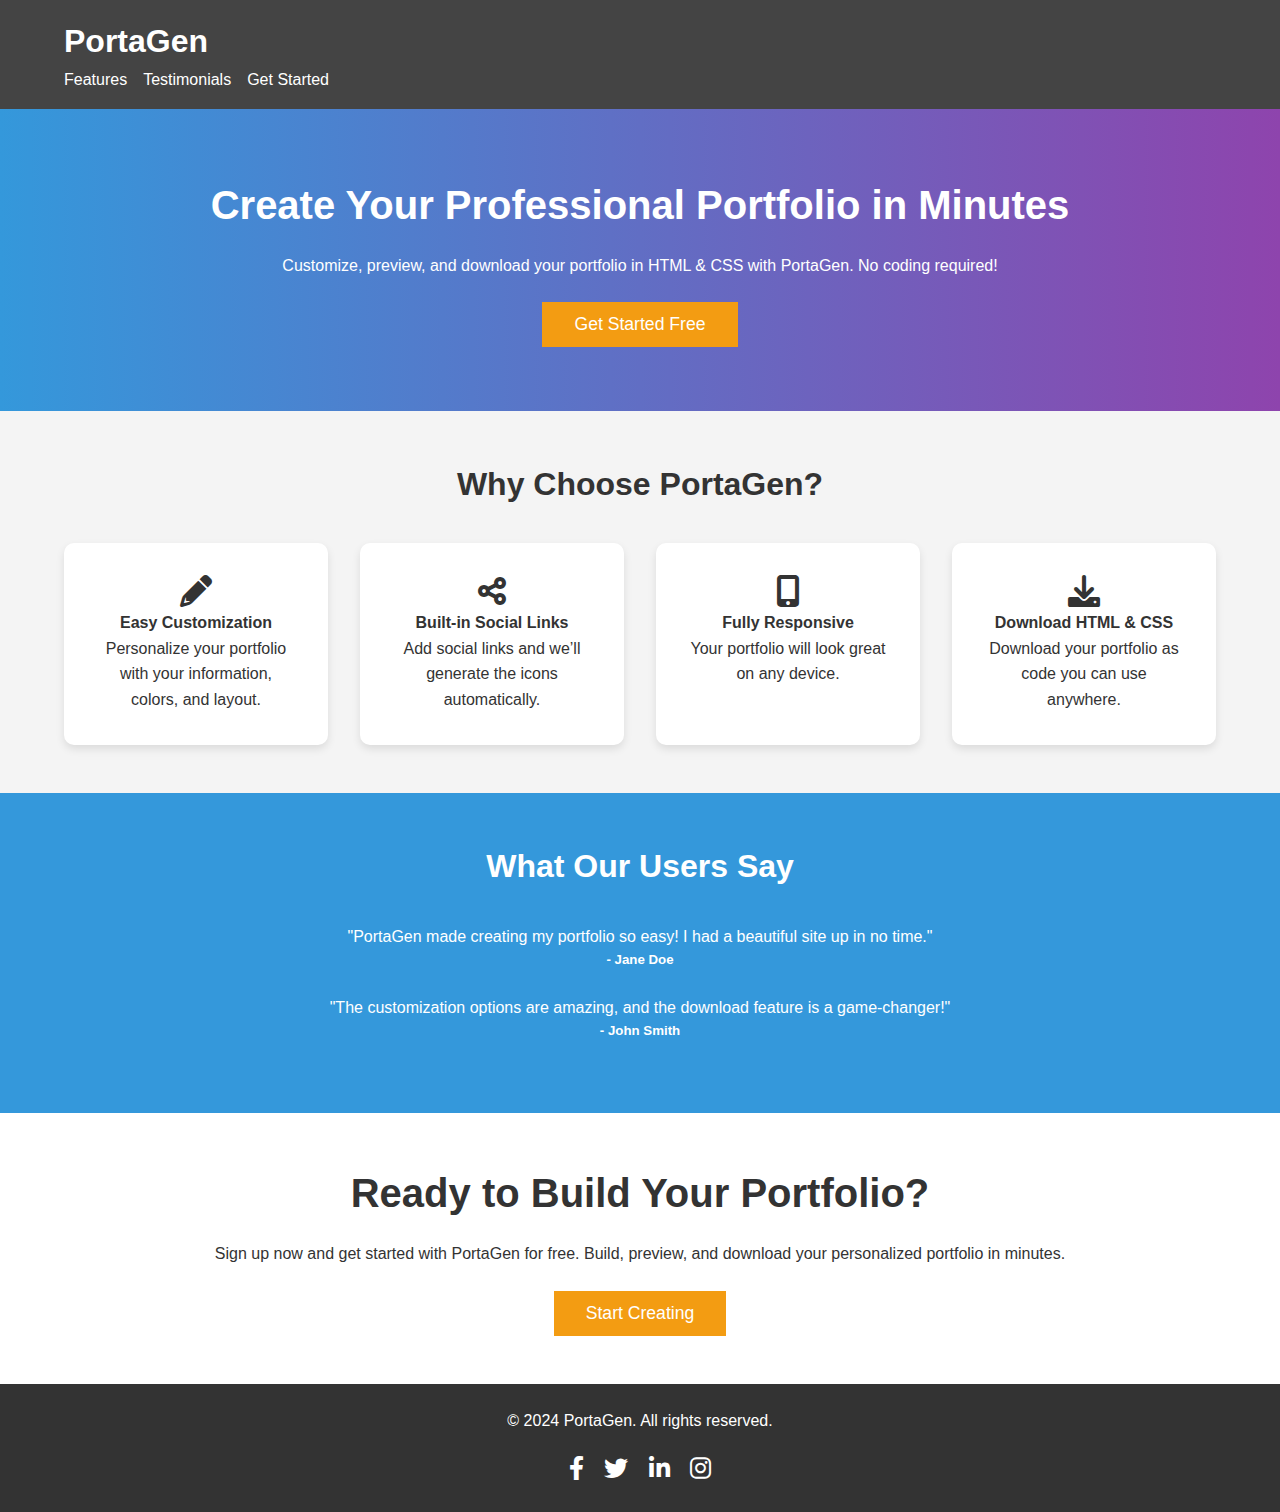
==== index.html @ c2e9e7a0 "new changes" ====
<!DOCTYPE html>
<html lang="en">
<head>
  <meta charset="UTF-8">
  <meta name="viewport" content="width=device-width, initial-scale=1.0">
  <title>PortaGen - Create Your Custom Portfolio</title>
  <link rel="stylesheet" href="src/styles/main.css">
  <!-- Font Awesome for Icons -->
  <link rel="stylesheet" href="https://cdnjs.cloudflare.com/ajax/libs/font-awesome/6.0.0-beta3/css/all.min.css">
</head>
<body>
  <!-- Header -->
  <header>
    <div class="container">
      <h1 class="logo">PortaGen</h1>
      <nav>
        <ul>
          <li><a href="#features">Features</a></li>
          <li><a href="#testimonials">Testimonials</a></li>
          <li><a href="#cta">Get Started</a></li>
        </ul>
      </nav>
    </div>
  </header>

  <!-- Hero Section -->
  <section class="hero">
    <div class="container">
      <h2>Create Your Professional Portfolio in Minutes</h2>
      <p>Customize, preview, and download your portfolio in HTML & CSS with PortaGen. No coding required!</p>
      <button class="cta-button" onclick="scrollToSection('cta')">Get Started Free</button>
    </div>
  </section>

  <!-- Features Section -->
  <section id="features" class="features">
    <div class="container">
      <h3>Why Choose PortaGen?</h3>
      <div class="feature-cards">
        <div class="card">
          <i class="fas fa-pencil-alt fa-2x"></i>
          <h4>Easy Customization</h4>
          <p>Personalize your portfolio with your information, colors, and layout.</p>
        </div>
        <div class="card">
          <i class="fas fa-share-alt fa-2x"></i>
          <h4>Built-in Social Links</h4>
          <p>Add social links and we’ll generate the icons automatically.</p>
        </div>
        <div class="card">
          <i class="fas fa-mobile-alt fa-2x"></i>
          <h4>Fully Responsive</h4>
          <p>Your portfolio will look great on any device.</p>
        </div>
        <div class="card">
          <i class="fas fa-download fa-2x"></i>
          <h4>Download HTML & CSS</h4>
          <p>Download your portfolio as code you can use anywhere.</p>
        </div>
      </div>
    </div>
  </section>

  <!-- Testimonials Section -->
  <section id="testimonials" class="testimonials">
    <div class="container">
      <h3>What Our Users Say</h3>
      <div class="testimonial">
        <p>"PortaGen made creating my portfolio so easy! I had a beautiful site up in no time."</p>
        <h5>- Jane Doe</h5>
      </div>
      <div class="testimonial">
        <p>"The customization options are amazing, and the download feature is a game-changer!"</p>
        <h5>- John Smith</h5>
      </div>
    </div>
  </section>

  <!-- Call to Action Section -->
  <section id="cta" class="cta">
    <div class="container">
      <h2>Ready to Build Your Portfolio?</h2>
      <p>Sign up now and get started with PortaGen for free. Build, preview, and download your personalized portfolio in minutes.</p>
      <button class="cta-button" onclick="getStarted()">Start Creating</button>
    </div>
  </section>

  <!-- Footer -->
  <footer>
    <div class="container">
      <div class="footer-content">
        <p>&copy; 2024 PortaGen. All rights reserved.</p>
        <div class="social-icons">
          <a href="#"><i class="fab fa-facebook-f"></i></a>
          <a href="#"><i class="fab fa-twitter"></i></a>
          <a href="#"><i class="fab fa-linkedin-in"></i></a>
          <a href="#"><i class="fab fa-instagram"></i></a>
        </div>
      </div>
    </div>
  </footer>

  <script src="src/js/main.js"></script>
</body>
</html>
---- src/styles/main.css ----
/* style.css */
* {
    margin: 0;
    padding: 0;
    box-sizing: border-box;
    font-family: Arial, sans-serif;
  }
  
  body {
    line-height: 1.6;
    color: #333;
  }
  
  .container {
    width: 90%;
    max-width: 1200px;
    margin: auto;
  }
  
  header {
    background: #444;
    padding: 1rem 0;
    color: #fff;
  }
  
  header .logo {
    font-size: 2rem;
    font-weight: bold;
  }
  
  header nav ul {
    display: flex;
    gap: 1rem;
    list-style: none;
  }
  
  header nav a {
    color: #fff;
    text-decoration: none;
  }
  
  .hero {
    background: linear-gradient(to right, #3498db, #8e44ad);
    color: #fff;
    padding: 4rem 0;
    text-align: center;
  }
  
  .hero h2 {
    font-size: 2.5rem;
  }
  
  .hero p {
    margin-top: 1rem;
  }
  
  .cta-button {
    background: #f39c12;
    color: #fff;
    padding: 0.75rem 2rem;
    border: none;
    font-size: 1.1rem;
    margin-top: 1.5rem;
    cursor: pointer;
  }
  
  .cta-button:hover {
    background: #e67e22;
  }
  
  .features {
    background: #f4f4f4;
    padding: 3rem 0;
    text-align: center;
  }
  
  .features h3 {
    font-size: 2rem;
    margin-bottom: 2rem;
  }
  
  .feature-cards {
    display: grid;
    grid-template-columns: repeat(auto-fit, minmax(200px, 1fr));
    gap: 2rem;
  }
  
  .card {
    background: #fff;
    padding: 2rem;
    border-radius: 10px;
    box-shadow: 0 4px 8px rgba(0, 0, 0, 0.1);
  }
  
  .card img {
    width: 50px;
    margin-bottom: 1rem;
  }
  
  .testimonials {
    padding: 3rem 0;
    background: #3498db;
    color: #fff;
    text-align: center;
  }
  
  .testimonials h3 {
    font-size: 2rem;
    margin-bottom: 2rem;
  }
  
  .testimonial {
    margin: 1.5rem 0;
  }
  
  .cta {
    padding: 3rem 0;
    text-align: center;
  }
  
  .cta h2 {
    font-size: 2.5rem;
  }
  
  .cta p {
    margin-top: 1rem;
  }
  /* Footer */
footer {
    background: #333;
    color: #fff;
    padding: 1.5rem 0;
    text-align: center;
  }
  
  .footer-content {
    display: flex;
    flex-direction: column;
    align-items: center;
    gap: 1rem;
  }
  
  .footer-content p {
    margin: 0;
  }
  
  .social-icons a {
    color: #fff;
    margin: 0 0.5rem;
    text-decoration: none;
    font-size: 1.5rem;
  }
  
  .social-icons a:hover {
    color: #f39c12;
  }
  
  /* Other sections remain the same */
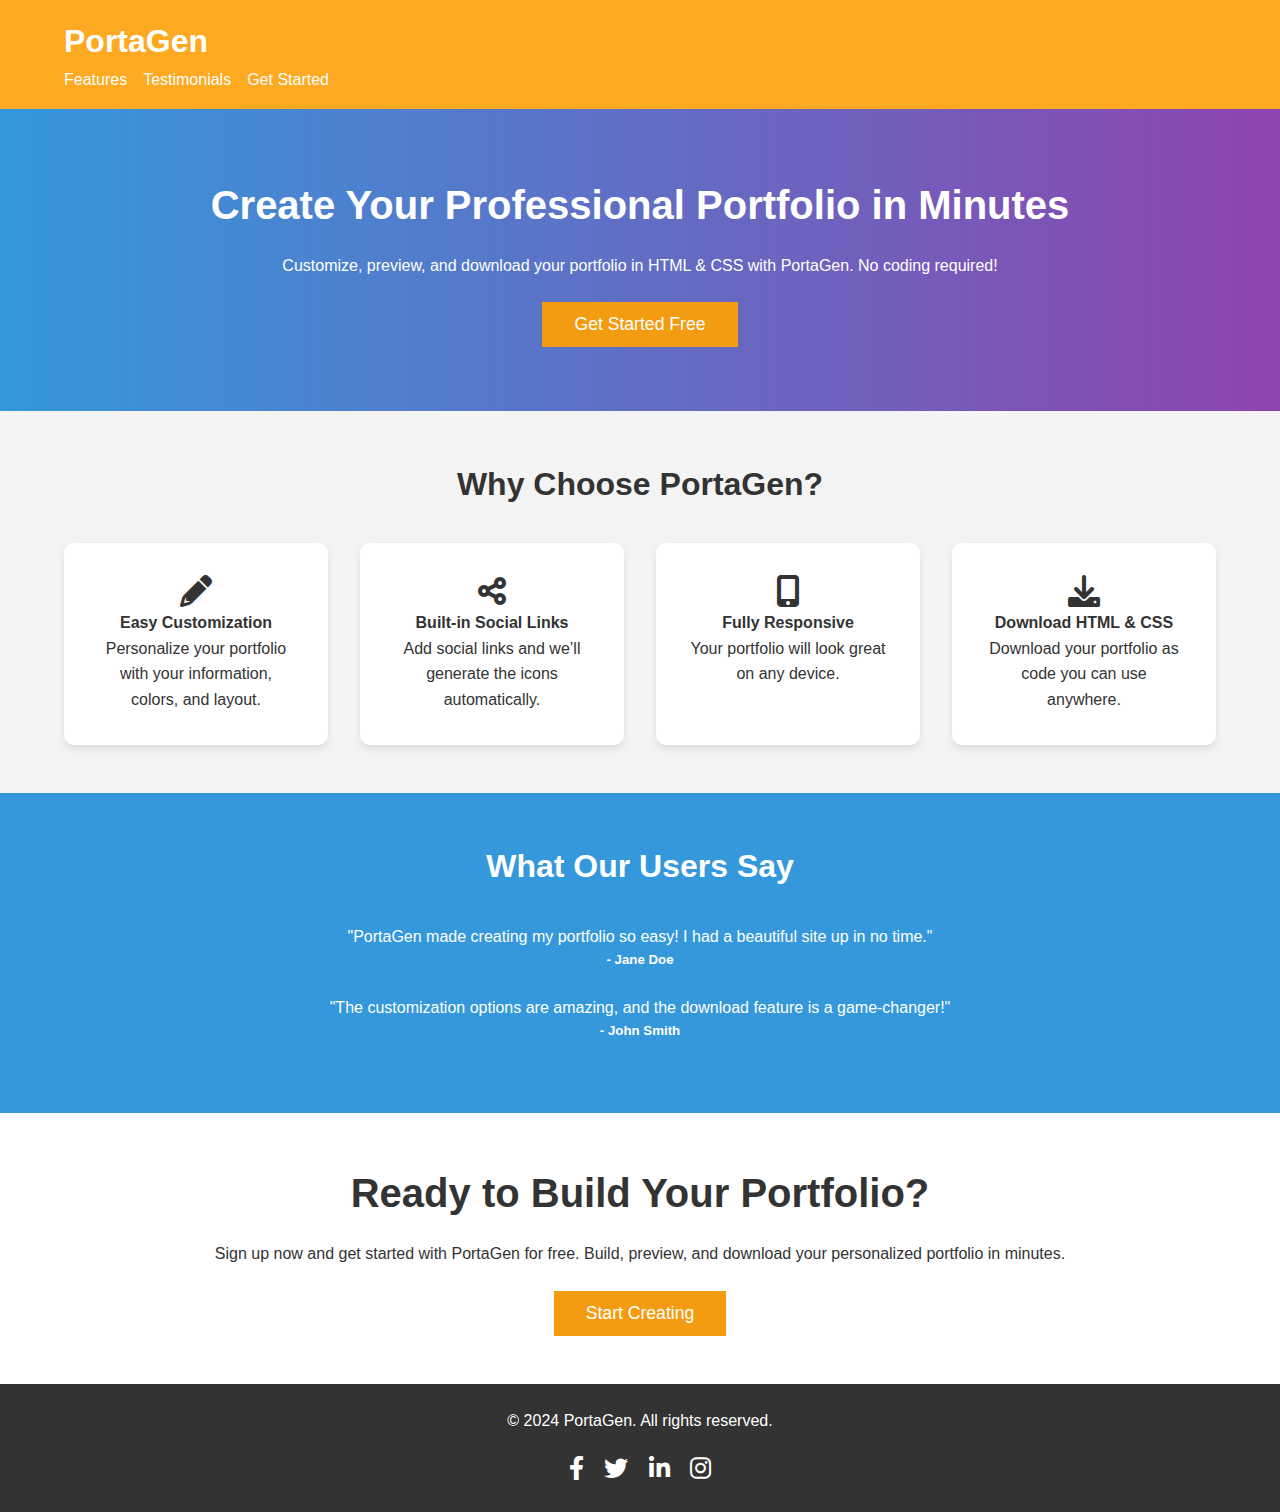
==== commit 65fc4f29: "changing styles for preview" ====
--- a/index.html
+++ b/index.html
@@ -8,6 +8,18 @@
   <!-- Font Awesome for Icons -->
   <link rel="stylesheet" href="https://cdnjs.cloudflare.com/ajax/libs/font-awesome/6.0.0-beta3/css/all.min.css">
 </head>
+
+<!-- Google tag (gtag.js) -->
+<script async src="https://www.googletagmanager.com/gtag/js?id=G-EWNHM86SL7"></script>
+<script>
+  window.dataLayer = window.dataLayer || [];
+  function gtag(){dataLayer.push(arguments);}
+  gtag('js', new Date());
+
+  gtag('config', 'G-EWNHM86SL7');
+</script>
+
+
 <body>
   <!-- Header -->
   <header>
--- a/src/styles/main.css
+++ b/src/styles/main.css
@@ -18,7 +18,7 @@
   }
   
   header {
-    background: #444;
+    background: #fda921;
     padding: 1rem 0;
     color: #fff;
   }
